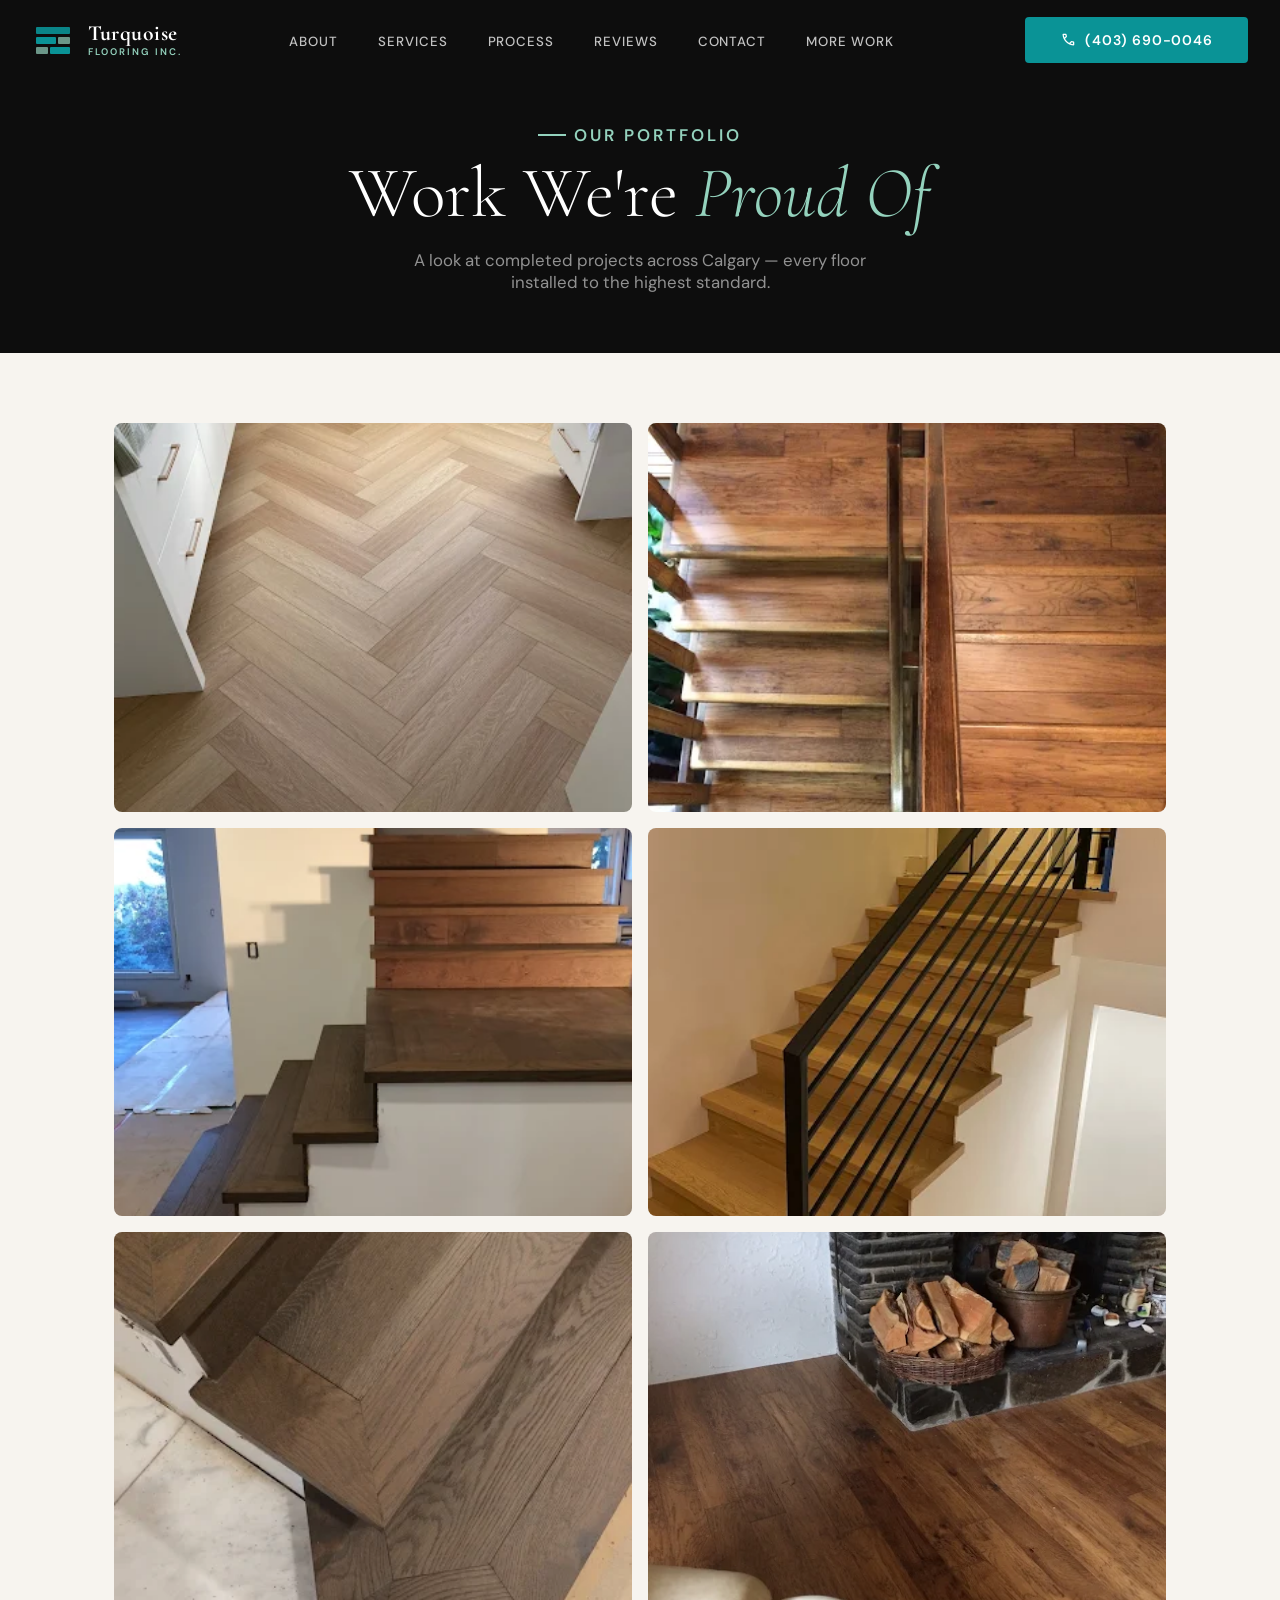
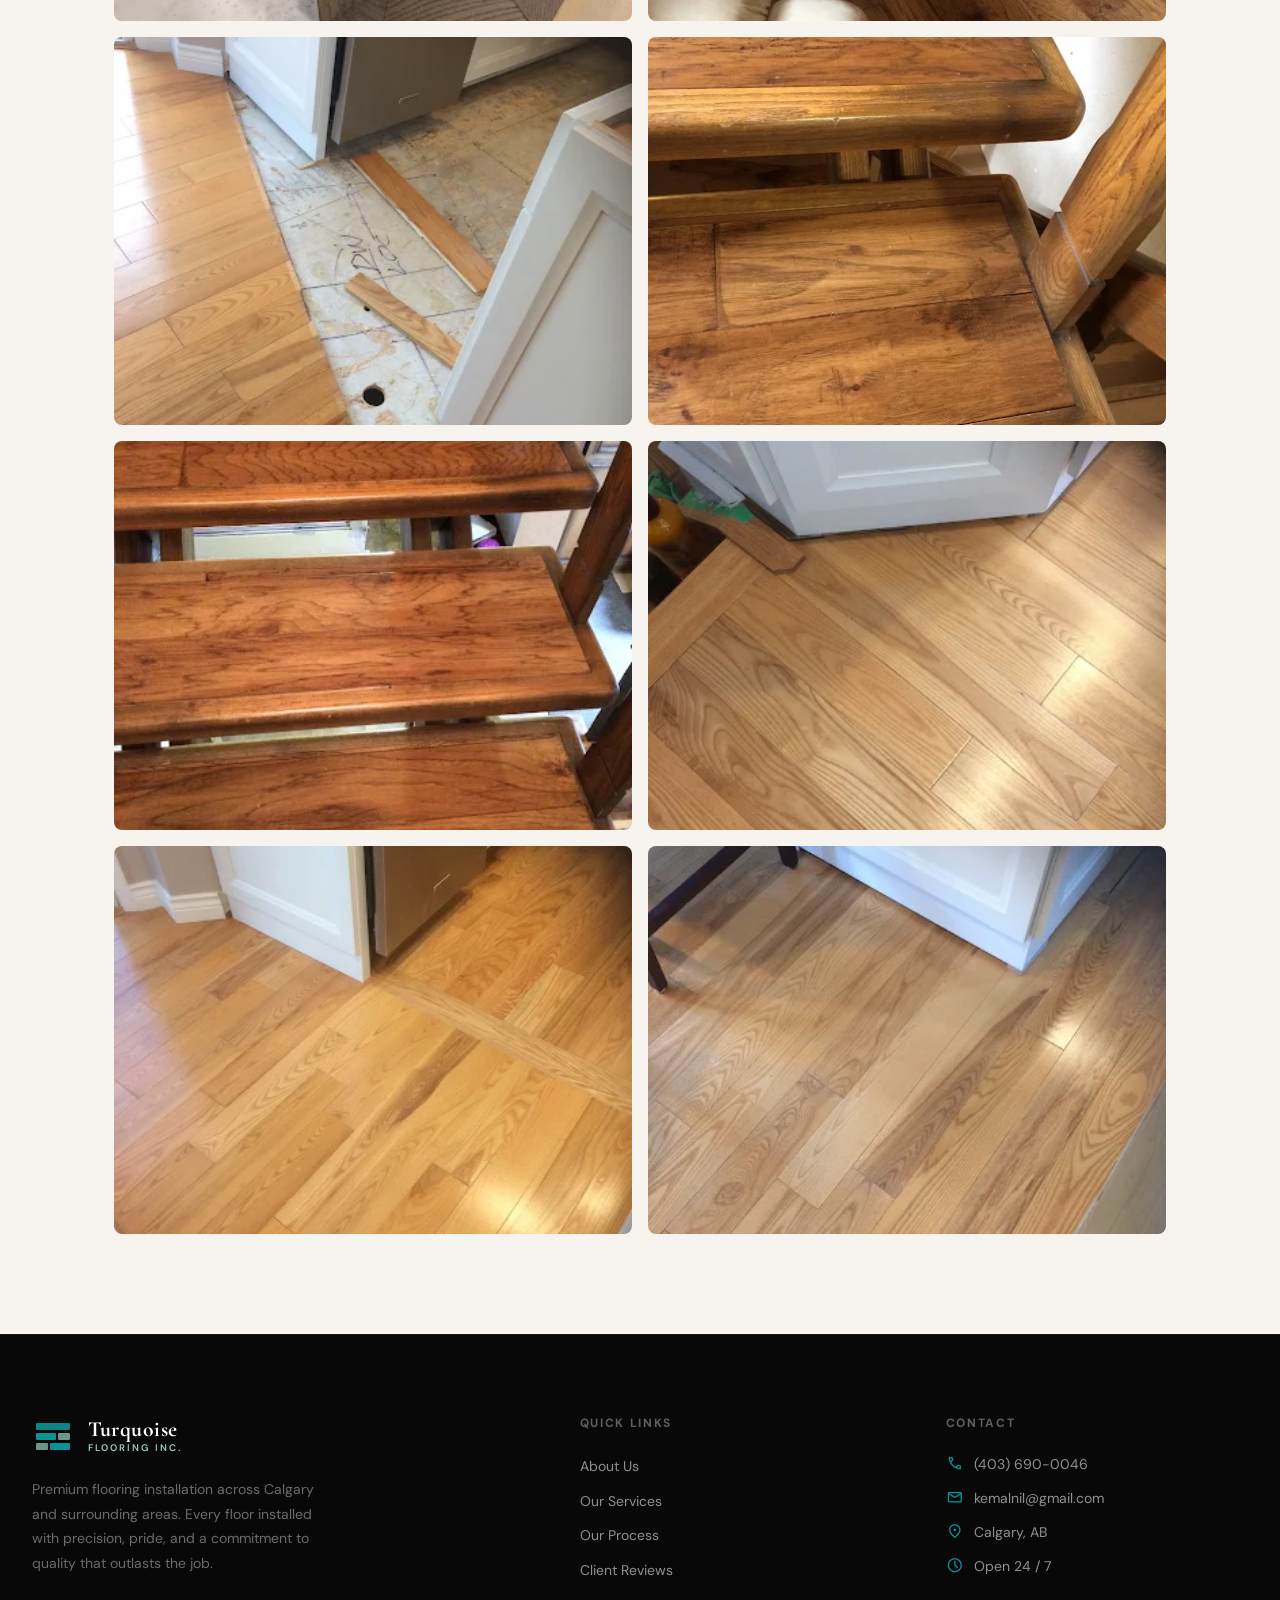
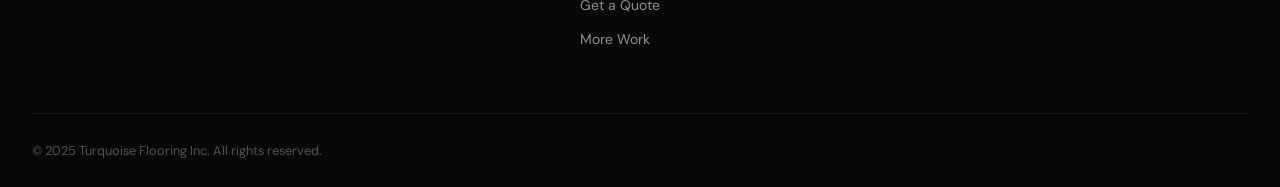
==== more-work.html @ 90a486ab "Add More Work gallery page with 12 project images and nav links" ====
<!DOCTYPE html>
<html lang="en">
<head>
  <meta charset="UTF-8">
  <meta name="viewport" content="width=device-width, initial-scale=1.0">
  <title>More Work | Turquoise Flooring Inc.</title>
  <meta name="description" content="Browse our gallery of completed flooring projects across Calgary — hardwood, tile, vinyl, carpet, and more.">

  <!-- Fonts -->
  <link rel="preconnect" href="https://fonts.googleapis.com">
  <link rel="preconnect" href="https://fonts.gstatic.com" crossorigin>
  <link href="https://fonts.googleapis.com/css2?family=Cormorant+Garamond:ital,wght@0,300;0,400;0,500;0,600;0,700;1,400;1,600&family=DM+Sans:opsz,wght@9..40,300;9..40,400;9..40,500;9..40,600&display=swap" rel="stylesheet">
  <link rel="stylesheet" href="https://fonts.googleapis.com/css2?family=Material+Symbols+Outlined:opsz,wght,FILL,GRAD@24,400,0,0">

  <link rel="stylesheet" href="styles.css">
  <style>
    /* ── Page-specific overrides ── */
    body { background: #f7f4ef; }

    .mw-hero {
      background: #0d0d0d;
      padding: 120px 0 60px;
      text-align: center;
    }
    .mw-hero .section-eyebrow { color: var(--turquoise-light); }
    .mw-hero .section-eyebrow::before { background: var(--turquoise-light); }
    .mw-hero h1 {
      font-family: var(--font-display);
      font-size: clamp(2.6rem, 6vw, 4.5rem);
      font-weight: 300;
      color: #fff;
      margin: 0.5rem 0 1rem;
      line-height: 1.1;
    }
    .mw-hero h1 em { font-style: italic; color: var(--turquoise-light); }
    .mw-hero p {
      color: rgba(255,255,255,0.55);
      font-size: 1.05rem;
      max-width: 520px;
      margin: 0 auto;
    }

    /* ── Gallery ── */
    .gallery-section {
      padding: 70px 0 100px;
      background: #f7f4ef;
    }
    .gallery-grid {
      display: grid;
      grid-template-columns: repeat(2, 1fr);
      gap: 16px;
      max-width: 1100px;
      margin: 0 auto;
      padding: 0 24px;
    }
    .gallery-item {
      position: relative;
      overflow: hidden;
      border-radius: 8px;
      cursor: pointer;
      aspect-ratio: 4 / 3;
      background: #e0ddd8;
    }
    .gallery-item img {
      width: 100%;
      height: 100%;
      object-fit: cover;
      display: block;
      transition: transform 0.5s ease;
    }
    .gallery-item:hover img { transform: scale(1.04); }
    .gallery-overlay {
      position: absolute;
      inset: 0;
      background: rgba(10, 147, 150, 0.0);
      display: flex;
      align-items: center;
      justify-content: center;
      opacity: 0;
      transition: opacity 0.3s ease, background 0.3s ease;
    }
    .gallery-item:hover .gallery-overlay {
      opacity: 1;
      background: rgba(10, 147, 150, 0.18);
    }
    .gallery-overlay .material-symbols-outlined {
      font-size: 2.4rem;
      color: #fff;
      background: rgba(0,0,0,0.35);
      border-radius: 50%;
      padding: 10px;
    }

    /* ── Lightbox ── */
    .lightbox {
      display: none;
      position: fixed;
      inset: 0;
      z-index: 9999;
      background: rgba(0,0,0,0.92);
      align-items: center;
      justify-content: center;
      padding: 24px;
    }
    .lightbox.active { display: flex; }
    .lightbox-img {
      max-width: 90vw;
      max-height: 88vh;
      object-fit: contain;
      border-radius: 6px;
      box-shadow: 0 30px 80px rgba(0,0,0,0.6);
    }
    .lightbox-close {
      position: absolute;
      top: 20px;
      right: 24px;
      background: none;
      border: none;
      color: #fff;
      cursor: pointer;
      font-size: 2rem;
      line-height: 1;
      opacity: 0.7;
      transition: opacity 0.2s;
    }
    .lightbox-close:hover { opacity: 1; }
    .lightbox-nav {
      position: absolute;
      top: 50%;
      transform: translateY(-50%);
      background: rgba(255,255,255,0.1);
      border: none;
      color: #fff;
      cursor: pointer;
      border-radius: 50%;
      width: 48px;
      height: 48px;
      display: flex;
      align-items: center;
      justify-content: center;
      transition: background 0.2s;
    }
    .lightbox-nav:hover { background: rgba(10,147,150,0.5); }
    .lightbox-prev { left: 16px; }
    .lightbox-next { right: 16px; }

    @media (max-width: 640px) {
      .gallery-grid { grid-template-columns: 1fr; gap: 12px; }
    }
  </style>
</head>
<body>

  <!-- ===================== NAVBAR ===================== -->
  <nav id="navbar" style="position:fixed;top:0;left:0;right:0;z-index:1000;">
    <div class="nav-inner">
      <a href="index.html" class="nav-logo">
        <svg class="logo-mark" viewBox="0 0 42 42" fill="none" xmlns="http://www.w3.org/2000/svg">
          <rect x="4" y="8" width="34" height="7" rx="1" fill="#0a9396" opacity="0.9"/>
          <rect x="4" y="18" width="20" height="7" rx="1" fill="#0a9396"/>
          <rect x="26" y="18" width="12" height="7" rx="1" fill="#94d2bd" opacity="0.7"/>
          <rect x="4" y="28" width="12" height="7" rx="1" fill="#94d2bd" opacity="0.7"/>
          <rect x="18" y="28" width="20" height="7" rx="1" fill="#0a9396"/>
        </svg>
        <div class="logo-text">
          <span class="logo-name">Turquoise</span>
          <span class="logo-sub">Flooring Inc.</span>
        </div>
      </a>

      <ul class="nav-links">
        <li><a href="index.html#about">About</a></li>
        <li><a href="index.html#services">Services</a></li>
        <li><a href="index.html#process">Process</a></li>
        <li><a href="index.html#testimonials">Reviews</a></li>
        <li><a href="index.html#contact">Contact</a></li>
        <li><a href="more-work.html" class="nav-active">More Work</a></li>
      </ul>
      <a href="tel:4036900046" class="btn-primary nav-cta">
        <span class="material-symbols-outlined" style="font-size:1.05rem">call</span>
        (403) 690-0046
      </a>

      <button class="hamburger" id="hamburger" aria-label="Toggle menu">
        <span></span><span></span><span></span>
      </button>
    </div>
  </nav>

  <!-- Mobile menu -->
  <div class="mobile-menu" id="mobileMenu">
    <a href="index.html#about">About</a>
    <a href="index.html#services">Services</a>
    <a href="index.html#process">Process</a>
    <a href="index.html#testimonials">Reviews</a>
    <a href="index.html#contact">Contact</a>
    <a href="more-work.html">More Work</a>
    <a href="tel:4036900046" class="btn-primary">(403) 690-0046</a>
  </div>

  <!-- ===================== PAGE HERO ===================== -->
  <section class="mw-hero">
    <div class="container">
      <p class="section-eyebrow">Our Portfolio</p>
      <h1>Work We're <em>Proud Of</em></h1>
      <p>A look at completed projects across Calgary — every floor installed to the highest standard.</p>
    </div>
  </section>

  <!-- ===================== GALLERY ===================== -->
  <section class="gallery-section">
    <div class="gallery-grid" id="galleryGrid">

      <div class="gallery-item" onclick="openLightbox(0)">
        <img src="images/turquoise-more-work.jpg" alt="Flooring Project 1">
        <div class="gallery-overlay"><span class="material-symbols-outlined">zoom_in</span></div>
      </div>

      <div class="gallery-item" onclick="openLightbox(1)">
        <img src="images/turquoise-more-work-2.jpg" alt="Flooring Project 2">
        <div class="gallery-overlay"><span class="material-symbols-outlined">zoom_in</span></div>
      </div>

      <div class="gallery-item" onclick="openLightbox(2)">
        <img src="images/turquoise-more-work-3.jpg" alt="Flooring Project 3">
        <div class="gallery-overlay"><span class="material-symbols-outlined">zoom_in</span></div>
      </div>

      <div class="gallery-item" onclick="openLightbox(3)">
        <img src="images/turquoise-more-work-4.jpg" alt="Flooring Project 4">
        <div class="gallery-overlay"><span class="material-symbols-outlined">zoom_in</span></div>
      </div>

      <div class="gallery-item" onclick="openLightbox(4)">
        <img src="images/turquoise-more-work-5.jpg" alt="Flooring Project 5">
        <div class="gallery-overlay"><span class="material-symbols-outlined">zoom_in</span></div>
      </div>

      <div class="gallery-item" onclick="openLightbox(5)">
        <img src="images/turquoise-more-work-6.jpg" alt="Flooring Project 6">
        <div class="gallery-overlay"><span class="material-symbols-outlined">zoom_in</span></div>
      </div>

      <div class="gallery-item" onclick="openLightbox(6)">
        <img src="images/turquoise-more-work-7.jpg" alt="Flooring Project 7">
        <div class="gallery-overlay"><span class="material-symbols-outlined">zoom_in</span></div>
      </div>

      <div class="gallery-item" onclick="openLightbox(7)">
        <img src="images/turquoise-more-work-8.jpg" alt="Flooring Project 8">
        <div class="gallery-overlay"><span class="material-symbols-outlined">zoom_in</span></div>
      </div>

      <div class="gallery-item" onclick="openLightbox(8)">
        <img src="images/turquoise-more-work-9.jpg" alt="Flooring Project 9">
        <div class="gallery-overlay"><span class="material-symbols-outlined">zoom_in</span></div>
      </div>

      <div class="gallery-item" onclick="openLightbox(9)">
        <img src="images/turquoise-more-work-10.jpg" alt="Flooring Project 10">
        <div class="gallery-overlay"><span class="material-symbols-outlined">zoom_in</span></div>
      </div>

      <div class="gallery-item" onclick="openLightbox(10)">
        <img src="images/turquoise-more-work-11.jpg" alt="Flooring Project 11">
        <div class="gallery-overlay"><span class="material-symbols-outlined">zoom_in</span></div>
      </div>

      <div class="gallery-item" onclick="openLightbox(11)">
        <img src="images/turquoise-more-work-12.jpg" alt="Flooring Project 12">
        <div class="gallery-overlay"><span class="material-symbols-outlined">zoom_in</span></div>
      </div>

    </div>
  </section>

  <!-- ===================== LIGHTBOX ===================== -->
  <div class="lightbox" id="lightbox">
    <button class="lightbox-close" onclick="closeLightbox()" aria-label="Close">
      <span class="material-symbols-outlined">close</span>
    </button>
    <button class="lightbox-nav lightbox-prev" onclick="shiftLightbox(-1)" aria-label="Previous">
      <span class="material-symbols-outlined">chevron_left</span>
    </button>
    <img class="lightbox-img" id="lightboxImg" src="" alt="">
    <button class="lightbox-nav lightbox-next" onclick="shiftLightbox(1)" aria-label="Next">
      <span class="material-symbols-outlined">chevron_right</span>
    </button>
  </div>

  <!-- ===================== FOOTER ===================== -->
  <footer>
    <div class="container">
      <div class="footer-top">
        <div class="footer-brand">
          <a href="index.html" class="nav-logo">
            <svg class="logo-mark" viewBox="0 0 42 42" fill="none" xmlns="http://www.w3.org/2000/svg">
              <rect x="4" y="8" width="34" height="7" rx="1" fill="#0a9396" opacity="0.9"/>
              <rect x="4" y="18" width="20" height="7" rx="1" fill="#0a9396"/>
              <rect x="26" y="18" width="12" height="7" rx="1" fill="#94d2bd" opacity="0.7"/>
              <rect x="4" y="28" width="12" height="7" rx="1" fill="#94d2bd" opacity="0.7"/>
              <rect x="18" y="28" width="20" height="7" rx="1" fill="#0a9396"/>
            </svg>
            <div class="logo-text">
              <span class="logo-name">Turquoise</span>
              <span class="logo-sub">Flooring Inc.</span>
            </div>
          </a>
          <p>Premium flooring installation across Calgary and surrounding areas. Every floor installed with precision, pride, and a commitment to quality that outlasts the job.</p>
        </div>
        <div class="footer-col">
          <h4>Quick Links</h4>
          <ul>
            <li><a href="index.html#about">About Us</a></li>
            <li><a href="index.html#services">Our Services</a></li>
            <li><a href="index.html#process">Our Process</a></li>
            <li><a href="index.html#testimonials">Client Reviews</a></li>
            <li><a href="index.html#contact">Get a Quote</a></li>
            <li><a href="more-work.html">More Work</a></li>
          </ul>
        </div>
        <div class="footer-col">
          <h4>Contact</h4>
          <div class="footer-contact-list">
            <div class="footer-contact-item">
              <span class="material-symbols-outlined">call</span>
              <a href="tel:4036900046">(403) 690-0046</a>
            </div>
            <div class="footer-contact-item">
              <span class="material-symbols-outlined">mail</span>
              <a href="mailto:kemalnil@gmail.com">kemalnil@gmail.com</a>
            </div>
            <div class="footer-contact-item">
              <span class="material-symbols-outlined">location_on</span>
              <span>Calgary, AB</span>
            </div>
            <div class="footer-contact-item">
              <span class="material-symbols-outlined">schedule</span>
              <span>Open 24 / 7</span>
            </div>
          </div>
        </div>
      </div>
      <div class="footer-bottom">
        <p>&copy; 2025 Turquoise Flooring Inc. All rights reserved.</p>
      </div>
    </div>
  </footer>

  <script>
    // ── Mobile menu ──
    const hamburger  = document.getElementById('hamburger');
    const mobileMenu = document.getElementById('mobileMenu');
    hamburger.addEventListener('click', () => {
      hamburger.classList.toggle('open');
      mobileMenu.classList.toggle('open');
    });
    function closeMobile() {
      hamburger.classList.remove('open');
      mobileMenu.classList.remove('open');
    }

    // ── Navbar scroll ──
    const navbar = document.getElementById('navbar');
    window.addEventListener('scroll', () => {
      navbar.classList.toggle('scrolled', window.scrollY > 40);
    });

    // ── Lightbox ──
    const images = Array.from(document.querySelectorAll('.gallery-item img'));
    let current  = 0;

    function openLightbox(index) {
      current = index;
      document.getElementById('lightboxImg').src = images[current].src;
      document.getElementById('lightboxImg').alt = images[current].alt;
      document.getElementById('lightbox').classList.add('active');
      document.body.style.overflow = 'hidden';
    }

    function closeLightbox() {
      document.getElementById('lightbox').classList.remove('active');
      document.body.style.overflow = '';
    }

    function shiftLightbox(dir) {
      current = (current + dir + images.length) % images.length;
      document.getElementById('lightboxImg').src = images[current].src;
      document.getElementById('lightboxImg').alt = images[current].alt;
    }

    // Close on backdrop click
    document.getElementById('lightbox').addEventListener('click', (e) => {
      if (e.target === e.currentTarget) closeLightbox();
    });

    // Keyboard navigation
    document.addEventListener('keydown', (e) => {
      if (!document.getElementById('lightbox').classList.contains('active')) return;
      if (e.key === 'Escape')      closeLightbox();
      if (e.key === 'ArrowLeft')   shiftLightbox(-1);
      if (e.key === 'ArrowRight')  shiftLightbox(1);
    });
  </script>

</body>
</html>
---- styles.css ----
/* ============================================
   TURQUOISE FLOORING INC. — PREMIUM STYLES
   ============================================ */

/* ---------- DESIGN TOKENS ---------- */
:root {
  --turquoise:       #0a9396;
  --turquoise-dark:  #077275;
  --turquoise-light: #94d2bd;
  --dark:            #0d0d0d;
  --charcoal:        #161616;
  --card-bg:         #1e1e1e;
  --surface:         #f7f4ef;
  --white:           #ffffff;
  --gold:            #c4a76b;
  --text:            #1a1a1a;
  --text-muted:      #717171;
  --border:          #e2dbd0;

  --font-display: 'Cormorant Garamond', Georgia, serif;
  --font-body:    'DM Sans', system-ui, sans-serif;

  --nav-h:    80px;
  --section-pad: 120px;
  --radius:   4px;
  --gap:      1.5rem;

  --ease: cubic-bezier(0.25, 0.46, 0.45, 0.94);
}

/* ---------- RESET & BASE ---------- */
*, *::before, *::after { box-sizing: border-box; margin: 0; padding: 0; }

html { scroll-behavior: smooth; font-size: 16px; }

body {
  font-family: var(--font-body);
  color: var(--text);
  background: var(--white);
  overflow-x: hidden;
  -webkit-font-smoothing: antialiased;
}

img { display: block; max-width: 100%; }
a  { text-decoration: none; color: inherit; }
ul { list-style: none; }
button { cursor: pointer; border: none; background: none; font-family: inherit; }

/* ---------- UTILITY ---------- */
.container {
  max-width: 1280px;
  margin-inline: auto;
  padding-inline: 2rem;
}

.section-eyebrow {
  display: inline-flex;
  align-items: center;
  gap: .5rem;
  font-family: var(--font-body);
  font-size: .75rem;
  font-weight: 600;
  letter-spacing: .18em;
  text-transform: uppercase;
  color: var(--turquoise);
  margin-bottom: 1.25rem;
}
.section-eyebrow::before {
  content: '';
  display: block;
  width: 28px;
  height: 2px;
  background: var(--turquoise);
}

.section-title {
  font-family: var(--font-display);
  font-weight: 600;
  line-height: 1.1;
}

.btn-primary {
  display: inline-flex;
  align-items: center;
  gap: .5rem;
  padding: .9rem 2.2rem;
  background: var(--turquoise);
  color: var(--white);
  font-family: var(--font-body);
  font-size: .875rem;
  font-weight: 600;
  letter-spacing: .06em;
  text-transform: uppercase;
  border-radius: var(--radius);
  transition: background .25s var(--ease), transform .2s var(--ease), box-shadow .25s var(--ease);
}
.btn-primary:hover {
  background: var(--turquoise-dark);
  transform: translateY(-2px);
  box-shadow: 0 8px 24px rgba(10,147,150,.35);
}

.btn-ghost {
  display: inline-flex;
  align-items: center;
  gap: .5rem;
  padding: .875rem 2.2rem;
  border: 1.5px solid rgba(255,255,255,.45);
  color: var(--white);
  font-size: .875rem;
  font-weight: 600;
  letter-spacing: .06em;
  text-transform: uppercase;
  border-radius: var(--radius);
  transition: border-color .25s, background .25s, transform .2s var(--ease);
}
.btn-ghost:hover {
  border-color: var(--white);
  background: rgba(255,255,255,.1);
  transform: translateY(-2px);
}

/* reveal on scroll */
.reveal {
  opacity: 0;
  transform: translateY(36px);
  transition: opacity .7s var(--ease), transform .7s var(--ease);
}
.reveal.visible {
  opacity: 1;
  transform: translateY(0);
}
.reveal-delay-1 { transition-delay: .1s; }
.reveal-delay-2 { transition-delay: .2s; }
.reveal-delay-3 { transition-delay: .3s; }
.reveal-delay-4 { transition-delay: .4s; }
.reveal-delay-5 { transition-delay: .5s; }

/* ============================================================
   NAVBAR
   ============================================================ */
#navbar {
  position: fixed;
  top: 0; left: 0; right: 0;
  z-index: 1000;
  height: var(--nav-h);
  display: flex;
  align-items: center;
  transition: background .35s var(--ease), box-shadow .35s var(--ease), height .3s var(--ease);
}
#navbar.scrolled {
  background: rgba(13, 13, 13, .94);
  backdrop-filter: blur(18px) saturate(1.5);
  -webkit-backdrop-filter: blur(18px) saturate(1.5);
  box-shadow: 0 1px 0 rgba(255,255,255,.06);
  height: 68px;
}

.nav-inner {
  display: flex;
  align-items: center;
  justify-content: space-between;
  width: 100%;
  max-width: 1280px;
  margin-inline: auto;
  padding-inline: 2rem;
}

/* Logo */
.nav-logo {
  display: flex;
  align-items: center;
  gap: .85rem;
  flex-shrink: 0;
}
.logo-mark {
  width: 42px;
  height: 42px;
  flex-shrink: 0;
}
.logo-text {
  display: flex;
  flex-direction: column;
  line-height: 1;
}
.logo-name {
  font-family: var(--font-display);
  font-size: 1.35rem;
  font-weight: 700;
  color: var(--white);
  letter-spacing: .02em;
}
.logo-sub {
  font-size: .6rem;
  font-weight: 600;
  letter-spacing: .22em;
  text-transform: uppercase;
  color: var(--turquoise-light);
  margin-top: .15rem;
}

/* Nav links */
.nav-links {
  display: flex;
  align-items: center;
  gap: 2.5rem;
}
.nav-links a {
  font-size: .83rem;
  font-weight: 500;
  letter-spacing: .07em;
  text-transform: uppercase;
  color: rgba(255,255,255,.75);
  position: relative;
  transition: color .25s;
}
.nav-links a::after {
  content: '';
  position: absolute;
  bottom: -4px; left: 0; right: 0;
  height: 1.5px;
  background: var(--turquoise);
  transform: scaleX(0);
  transform-origin: left;
  transition: transform .3s var(--ease);
}
.nav-links a:hover { color: var(--white); }
.nav-links a:hover::after { transform: scaleX(1); }

.nav-cta { margin-left: 1.5rem; }

/* Hamburger */
.hamburger {
  display: none;
  flex-direction: column;
  gap: 5px;
  padding: 6px;
}
.hamburger span {
  display: block;
  width: 26px;
  height: 2px;
  background: var(--white);
  transition: transform .3s var(--ease), opacity .3s;
}
.hamburger.open span:nth-child(1) { transform: translateY(7px) rotate(45deg); }
.hamburger.open span:nth-child(2) { opacity: 0; }
.hamburger.open span:nth-child(3) { transform: translateY(-7px) rotate(-45deg); }

/* Mobile menu */
.mobile-menu {
  display: none;
  position: fixed;
  inset: var(--nav-h) 0 0 0;
  background: rgba(13,13,13,.97);
  backdrop-filter: blur(20px);
  z-index: 999;
  flex-direction: column;
  align-items: center;
  justify-content: center;
  gap: 2.5rem;
  opacity: 0;
  pointer-events: none;
  transition: opacity .35s var(--ease);
}
.mobile-menu.open {
  display: flex;
  opacity: 1;
  pointer-events: auto;
}
.mobile-menu a {
  font-family: var(--font-display);
  font-size: 2rem;
  font-weight: 500;
  color: var(--white);
  transition: color .25s;
}
.mobile-menu a:hover { color: var(--turquoise); }

/* ============================================================
   HERO
   ============================================================ */
#hero {
  position: relative;
  min-height: 100vh;
  display: flex;
  align-items: center;
  overflow: hidden;
}

.hero-bg {
  position: absolute;
  inset: 0;
  background-image: url('images/turquoise-5992.jpg');
  background-size: cover;
  background-position: center;
  background-color: #1a2e2e;
}
.hero-bg::after {
  content: '';
  position: absolute;
  inset: 0;
  background: linear-gradient(
    100deg,
    rgba(13,13,13,.62) 0%,
    rgba(13,13,13,.38) 50%,
    rgba(13,13,13,.15) 100%
  );
}

.hero-content {
  position: relative;
  z-index: 2;
  max-width: 780px;
  padding-top: var(--nav-h);
}
.hero-content .section-eyebrow { color: var(--turquoise-light); }
.hero-content .section-eyebrow::before { background: var(--turquoise-light); }

.hero-title {
  font-family: var(--font-display);
  font-size: clamp(3.2rem, 7.5vw, 6rem);
  font-weight: 600;
  line-height: 1.05;
  color: var(--white);
  margin-bottom: 1.5rem;
}
.hero-title em {
  font-style: italic;
  color: var(--turquoise-light);
}

.hero-sub {
  font-size: clamp(1rem, 1.5vw, 1.2rem);
  font-weight: 300;
  line-height: 1.7;
  color: rgba(255,255,255,.75);
  max-width: 560px;
  margin-bottom: 2.5rem;
}

.hero-ctas {
  display: flex;
  align-items: center;
  gap: 1rem;
  flex-wrap: wrap;
}

.hero-badges {
  display: flex;
  align-items: center;
  gap: 2rem;
  margin-top: 4rem;
  padding-top: 2rem;
  border-top: 1px solid rgba(255,255,255,.12);
}
.hero-badge {
  display: flex;
  align-items: center;
  gap: .6rem;
  font-size: .8rem;
  font-weight: 500;
  letter-spacing: .04em;
  color: rgba(255,255,255,.6);
}
.hero-badge .material-symbols-outlined {
  font-size: 1.2rem;
  color: var(--turquoise-light);
}


/* ============================================================
   STATS BAR
   ============================================================ */
#stats {
  background: var(--charcoal);
  padding: 80px 0;
  border-bottom: 1px solid rgba(255,255,255,.06);
}

.stats-grid {
  display: grid;
  grid-template-columns: repeat(4, 1fr);
  gap: 2rem;
}

.stat-item {
  text-align: center;
  padding: 1.5rem;
  border-right: 1px solid rgba(255,255,255,.07);
}
.stat-item:last-child { border-right: none; }

.stat-number {
  font-family: var(--font-display);
  font-size: clamp(2.8rem, 5vw, 4rem);
  font-weight: 700;
  color: var(--turquoise);
  line-height: 1;
  margin-bottom: .5rem;
}

.stat-label {
  font-size: .8rem;
  font-weight: 500;
  letter-spacing: .1em;
  text-transform: uppercase;
  color: rgba(255,255,255,.5);
}

/* ============================================================
   ABOUT
   ============================================================ */
#about {
  padding: var(--section-pad) 0;
  background: var(--surface);
}

.about-grid {
  display: grid;
  grid-template-columns: 1fr 1fr;
  gap: 6rem;
  align-items: center;
}

.about-text .section-title {
  font-size: clamp(2.4rem, 4vw, 3.4rem);
  color: var(--dark);
  margin-bottom: 1.5rem;
}
.about-text p {
  font-size: 1.15rem;
  line-height: 1.8;
  color: var(--text-muted);
  margin-bottom: 1.25rem;
}
.about-text p strong { color: var(--text); font-weight: 600; }

.about-pillars {
  display: grid;
  grid-template-columns: 1fr 1fr;
  gap: 1rem;
  margin-top: 2.5rem;
}
.about-pillar {
  display: flex;
  align-items: flex-start;
  gap: .85rem;
  padding: 1.25rem;
  background: var(--white);
  border: 1px solid var(--border);
  border-radius: var(--radius);
}
.about-pillar .material-symbols-outlined {
  font-size: 1.4rem;
  color: var(--turquoise);
  flex-shrink: 0;
  margin-top: 2px;
}
.about-pillar-text strong {
  display: block;
  font-size: .85rem;
  font-weight: 600;
  color: var(--text);
  margin-bottom: .2rem;
}
.about-pillar-text span {
  font-size: .8rem;
  color: var(--text-muted);
  line-height: 1.5;
}

.about-image-wrap {
  position: relative;
}
.about-image-wrap img {
  width: 100%;
  height: 580px;
  object-fit: cover;
  border-radius: 2px;
  background-color: #2a3a3a;
}
.about-image-badge {
  position: absolute;
  bottom: -24px;
  left: -24px;
  background: var(--turquoise);
  color: var(--white);
  padding: 1.75rem 2rem;
  border-radius: var(--radius);
  box-shadow: 0 16px 40px rgba(10,147,150,.3);
}
.badge-num {
  font-family: var(--font-display);
  font-size: 3rem;
  font-weight: 700;
  line-height: 1;
}
.badge-txt {
  font-size: .75rem;
  font-weight: 600;
  letter-spacing: .1em;
  text-transform: uppercase;
  opacity: .85;
  margin-top: .35rem;
}

/* ============================================================
   SERVICES
   ============================================================ */
#services {
  padding: var(--section-pad) 0;
  background: var(--white);
}

.services-header {
  text-align: center;
  margin-bottom: 4rem;
}
.services-header .section-eyebrow {
  justify-content: center;
}
.services-header .section-title {
  font-size: clamp(2.4rem, 4vw, 3.4rem);
  color: var(--dark);
  margin-bottom: 1rem;
}
.services-header p {
  font-size: 1.05rem;
  color: var(--text-muted);
  max-width: 560px;
  margin: 0 auto;
  line-height: 1.7;
}

/* 6-col grid — each card spans 2 cols (= 3 per row) */
.services-grid {
  display: grid;
  grid-template-columns: repeat(6, 1fr);
  gap: var(--gap);
}

.service-card {
  grid-column: span 2;
  position: relative;
  aspect-ratio: 4 / 3;
  overflow: hidden;
  border-radius: 2px;
  cursor: pointer;
  background: #1a2a2a;
}

/* Center the last 2 items in a row of 11 (10th and 11th cards) */
.service-card:nth-child(10) { grid-column: 2 / 4; }
.service-card:nth-child(11) { grid-column: 4 / 6; }

.service-card-img {
  position: absolute;
  inset: 0;
  background-size: cover;
  background-position: center;
  transition: transform .6s var(--ease);
}

.service-card-overlay {
  position: absolute;
  inset: 0;
  background: linear-gradient(
    to top,
    rgba(10,10,10,.85) 0%,
    rgba(10,10,10,.3) 50%,
    rgba(10,10,10,.05) 100%
  );
  transition: background .4s var(--ease);
}

.service-card:hover .service-card-img { transform: scale(1.07); }
.service-card:hover .service-card-overlay {
  background: linear-gradient(
    to top,
    rgba(10,147,150,.75) 0%,
    rgba(10,10,10,.55) 50%,
    rgba(10,10,10,.2) 100%
  );
}

.service-card-content {
  position: absolute;
  inset: 0;
  padding: 1.75rem;
  display: flex;
  flex-direction: column;
  justify-content: flex-end;
}

.service-card-name {
  font-family: var(--font-display);
  font-size: 1.45rem;
  font-weight: 600;
  color: var(--white);
  line-height: 1.2;
  transition: transform .3s var(--ease);
}

.service-card-desc {
  font-size: .82rem;
  line-height: 1.6;
  color: rgba(255,255,255,.85);
  margin-top: .6rem;
  max-height: 0;
  overflow: hidden;
  opacity: 0;
  transition: max-height .4s var(--ease), opacity .4s var(--ease), margin .4s;
}

.service-card:hover .service-card-name { transform: translateY(-4px); }
.service-card:hover .service-card-desc {
  max-height: 80px;
  opacity: 1;
}

.service-card-tag {
  position: absolute;
  top: 1.25rem;
  right: 1.25rem;
  background: var(--turquoise);
  color: var(--white);
  font-size: .65rem;
  font-weight: 700;
  letter-spacing: .1em;
  text-transform: uppercase;
  padding: .3rem .7rem;
  border-radius: 20px;
  opacity: 0;
  transform: translateY(-4px);
  transition: opacity .3s, transform .3s var(--ease);
}
.service-card:hover .service-card-tag {
  opacity: 1;
  transform: translateY(0);
}

/* ============================================================
   PROCESS
   ============================================================ */
#process {
  padding: var(--section-pad) 0;
  background: var(--dark);
}

.process-header {
  text-align: center;
  margin-bottom: 5rem;
}
.process-header .section-eyebrow { justify-content: center; }
.process-header .section-title {
  font-size: clamp(2.4rem, 4vw, 3.4rem);
  color: var(--white);
  margin-bottom: 1rem;
}
.process-header p {
  font-size: 1.05rem;
  color: rgba(255,255,255,.5);
  max-width: 500px;
  margin: 0 auto;
  line-height: 1.7;
}

.process-steps {
  display: grid;
  grid-template-columns: repeat(4, 1fr);
  gap: 2rem;
  position: relative;
}

/* Connecting line */
.process-steps::before {
  content: '';
  position: absolute;
  top: 34px;
  left: calc(12.5% + 34px);
  right: calc(12.5% + 34px);
  height: 1px;
  background: linear-gradient(to right, var(--turquoise), rgba(10,147,150,.2));
  z-index: 0;
}

.process-step {
  position: relative;
  z-index: 1;
  text-align: center;
}

.step-number {
  width: 68px;
  height: 68px;
  border-radius: 50%;
  border: 2px solid var(--turquoise);
  display: flex;
  align-items: center;
  justify-content: center;
  margin: 0 auto 1.75rem;
  font-family: var(--font-display);
  font-size: 1.6rem;
  font-weight: 700;
  color: var(--turquoise);
  background: var(--dark);
  transition: background .3s, color .3s;
}
.process-step:hover .step-number {
  background: var(--turquoise);
  color: var(--white);
}

.step-title {
  font-family: var(--font-display);
  font-size: 1.35rem;
  font-weight: 600;
  color: var(--white);
  margin-bottom: .75rem;
}

.step-desc {
  font-size: .875rem;
  line-height: 1.7;
  color: rgba(255,255,255,.5);
}

/* ============================================================
   WHY US
   ============================================================ */
#why-us {
  padding: var(--section-pad) 0;
  background: var(--surface);
}

.why-header {
  text-align: center;
  margin-bottom: 4rem;
}
.why-header .section-eyebrow { justify-content: center; }
.why-header .section-title {
  font-size: clamp(2.4rem, 4vw, 3.4rem);
  color: var(--dark);
}

.why-grid {
  display: grid;
  grid-template-columns: repeat(3, 1fr);
  gap: 2rem;
}

.why-card {
  background: var(--white);
  border: 1px solid var(--border);
  border-radius: 2px;
  padding: 3rem 2.5rem;
  position: relative;
  overflow: hidden;
  transition: transform .3s var(--ease), box-shadow .3s var(--ease);
}
.why-card::before {
  content: '';
  position: absolute;
  top: 0; left: 0;
  width: 4px;
  height: 0;
  background: var(--turquoise);
  transition: height .4s var(--ease);
}
.why-card:hover {
  transform: translateY(-6px);
  box-shadow: 0 24px 60px rgba(0,0,0,.1);
}
.why-card:hover::before { height: 100%; }

.why-icon {
  width: 56px;
  height: 56px;
  background: rgba(10,147,150,.1);
  border-radius: var(--radius);
  display: flex;
  align-items: center;
  justify-content: center;
  margin-bottom: 1.75rem;
}
.why-icon .material-symbols-outlined {
  font-size: 1.6rem;
  color: var(--turquoise);
}

.why-card h3 {
  font-family: var(--font-display);
  font-size: 1.5rem;
  font-weight: 600;
  color: var(--dark);
  margin-bottom: .85rem;
}
.why-card p {
  font-size: .925rem;
  line-height: 1.75;
  color: var(--text-muted);
}

/* ============================================================
   TESTIMONIALS
   ============================================================ */
#testimonials {
  padding: var(--section-pad) 0;
  background: var(--charcoal);
}

.testimonials-header {
  text-align: center;
  margin-bottom: 4rem;
}
.testimonials-header .section-eyebrow { justify-content: center; }
.testimonials-header .section-title {
  font-size: clamp(2.4rem, 4vw, 3.4rem);
  color: var(--white);
}

.testimonials-grid {
  display: grid;
  grid-template-columns: repeat(3, 1fr);
  gap: 1.75rem;
}

.testimonial-card {
  background: rgba(255,255,255,.04);
  border: 1px solid rgba(255,255,255,.08);
  border-radius: 2px;
  padding: 2.5rem;
  position: relative;
  transition: background .3s, border-color .3s;
}
.testimonial-card:hover {
  background: rgba(10,147,150,.08);
  border-color: rgba(10,147,150,.3);
}

.quote-mark {
  font-family: var(--font-display);
  font-size: 5rem;
  line-height: .8;
  color: var(--turquoise);
  opacity: .35;
  margin-bottom: .5rem;
  font-weight: 700;
}

.testimonial-text {
  font-size: 1rem;
  line-height: 1.8;
  color: rgba(255,255,255,.75);
  font-style: italic;
  margin-bottom: 2rem;
}

.stars {
  display: flex;
  gap: 3px;
  margin-bottom: 1.25rem;
}
.stars span {
  font-size: 1rem;
  color: var(--gold);
}

.testimonial-author {
  display: flex;
  align-items: center;
  gap: 1rem;
}
.author-avatar {
  width: 46px;
  height: 46px;
  border-radius: 50%;
  background: var(--turquoise);
  display: flex;
  align-items: center;
  justify-content: center;
  font-family: var(--font-display);
  font-size: 1.2rem;
  font-weight: 700;
  color: var(--white);
  flex-shrink: 0;
}
.author-name {
  font-weight: 600;
  font-size: .9rem;
  color: var(--white);
}
.author-project {
  font-size: .78rem;
  color: var(--turquoise-light);
  margin-top: .15rem;
}

/* ============================================================
   CONTACT
   ============================================================ */
#contact {
  padding: var(--section-pad) 0;
  background: var(--dark);
}

.contact-grid {
  display: grid;
  grid-template-columns: 1fr 1.4fr;
  gap: 6rem;
  align-items: start;
}

.contact-info .section-eyebrow { }
.contact-info .section-title {
  font-size: clamp(2rem, 3.5vw, 2.8rem);
  color: var(--white);
  margin-bottom: 1.25rem;
}
.contact-info > p {
  font-size: 1rem;
  line-height: 1.75;
  color: rgba(255,255,255,.5);
  margin-bottom: 3rem;
}

.contact-details {
  display: flex;
  flex-direction: column;
  gap: 1.5rem;
}
.contact-detail {
  display: flex;
  align-items: flex-start;
  gap: 1rem;
}
.contact-detail-icon {
  width: 44px;
  height: 44px;
  background: rgba(10,147,150,.15);
  border-radius: var(--radius);
  display: flex;
  align-items: center;
  justify-content: center;
  flex-shrink: 0;
}
.contact-detail-icon .material-symbols-outlined {
  font-size: 1.25rem;
  color: var(--turquoise);
}
.contact-detail-label {
  font-size: .75rem;
  font-weight: 600;
  letter-spacing: .1em;
  text-transform: uppercase;
  color: rgba(255,255,255,.4);
  margin-bottom: .2rem;
}
.contact-detail-value {
  font-size: 1rem;
  font-weight: 500;
  color: var(--white);
}
.contact-detail-value a {
  color: var(--white);
  transition: color .2s;
}
.contact-detail-value a:hover { color: var(--turquoise); }

/* Form */
.contact-form-wrap {
  background: rgba(255,255,255,.04);
  border: 1px solid rgba(255,255,255,.08);
  border-radius: 2px;
  padding: 3rem;
}

.form-title {
  font-family: var(--font-display);
  font-size: 1.8rem;
  font-weight: 600;
  color: var(--white);
  margin-bottom: 2rem;
}

.form-row {
  display: grid;
  grid-template-columns: 1fr 1fr;
  gap: 1rem;
}

.form-group {
  display: flex;
  flex-direction: column;
  gap: .5rem;
  margin-bottom: 1.25rem;
}
.form-group label {
  font-size: .78rem;
  font-weight: 600;
  letter-spacing: .08em;
  text-transform: uppercase;
  color: rgba(255,255,255,.5);
}
.form-group input,
.form-group select,
.form-group textarea {
  background: rgba(255,255,255,.06);
  border: 1px solid rgba(255,255,255,.12);
  border-radius: var(--radius);
  padding: .85rem 1.1rem;
  color: var(--white);
  font-family: var(--font-body);
  font-size: .95rem;
  transition: border-color .25s, background .25s;
  outline: none;
  width: 100%;
}
.form-group input::placeholder,
.form-group textarea::placeholder { color: rgba(255,255,255,.3); }
.form-group select {
  appearance: none;
  -webkit-appearance: none;
  background-image: url("data:image/svg+xml,%3Csvg xmlns='http://www.w3.org/2000/svg' width='12' height='8' viewBox='0 0 12 8'%3E%3Cpath d='M1 1l5 5 5-5' stroke='rgba(255,255,255,0.4)' stroke-width='1.5' fill='none'/%3E%3C/svg%3E");
  background-repeat: no-repeat;
  background-position: right 1rem center;
  cursor: pointer;
}
.form-group select option { background: #1e1e1e; color: var(--white); }
.form-group textarea { resize: vertical; min-height: 110px; }
.form-group input:focus,
.form-group select:focus,
.form-group textarea:focus {
  border-color: var(--turquoise);
  background: rgba(10,147,150,.08);
}

.form-submit {
  width: 100%;
  padding: 1.1rem;
  background: var(--turquoise);
  color: var(--white);
  font-family: var(--font-body);
  font-size: .9rem;
  font-weight: 700;
  letter-spacing: .08em;
  text-transform: uppercase;
  border-radius: var(--radius);
  transition: background .25s, transform .2s, box-shadow .25s;
  display: flex;
  align-items: center;
  justify-content: center;
  gap: .5rem;
}
.form-submit:hover {
  background: var(--turquoise-dark);
  transform: translateY(-2px);
  box-shadow: 0 8px 24px rgba(10,147,150,.4);
}
.form-submit:disabled {
  opacity: .6;
  cursor: not-allowed;
  transform: none;
}

.form-message {
  margin-top: 1rem;
  padding: .85rem 1.1rem;
  border-radius: var(--radius);
  font-size: .875rem;
  font-weight: 500;
  display: none;
}
.form-message.success {
  display: block;
  background: rgba(10,147,150,.15);
  border: 1px solid rgba(10,147,150,.4);
  color: var(--turquoise-light);
}
.form-message.error {
  display: block;
  background: rgba(200,50,50,.12);
  border: 1px solid rgba(200,50,50,.3);
  color: #f87171;
}

/* ============================================================
   FOOTER
   ============================================================ */
footer {
  background: #080808;
  border-top: 1px solid rgba(255,255,255,.06);
}

.footer-top {
  display: grid;
  grid-template-columns: 1.6fr 1fr 1fr;
  gap: 4rem;
  padding: 5rem 0 4rem;
}

.footer-brand .nav-logo { margin-bottom: 1.25rem; }
.footer-brand p {
  font-size: .875rem;
  line-height: 1.75;
  color: rgba(255,255,255,.4);
  max-width: 300px;
}

.footer-col h4 {
  font-size: .75rem;
  font-weight: 700;
  letter-spacing: .14em;
  text-transform: uppercase;
  color: rgba(255,255,255,.35);
  margin-bottom: 1.5rem;
}
.footer-col ul {
  display: flex;
  flex-direction: column;
  gap: .85rem;
}
.footer-col ul li a {
  font-size: .875rem;
  color: rgba(255,255,255,.55);
  transition: color .25s;
}
.footer-col ul li a:hover { color: var(--turquoise); }

.footer-contact-list {
  display: flex;
  flex-direction: column;
  gap: 1rem;
}
.footer-contact-item {
  display: flex;
  align-items: center;
  gap: .65rem;
  font-size: .875rem;
  color: rgba(255,255,255,.55);
}
.footer-contact-item .material-symbols-outlined {
  font-size: 1.1rem;
  color: var(--turquoise);
  flex-shrink: 0;
}
.footer-contact-item a {
  color: rgba(255,255,255,.55);
  transition: color .25s;
}
.footer-contact-item a:hover { color: var(--turquoise); }

.footer-bottom {
  border-top: 1px solid rgba(255,255,255,.06);
  padding: 1.75rem 0;
  display: flex;
  align-items: center;
  justify-content: space-between;
}
.footer-bottom p {
  font-size: .8rem;
  color: rgba(255,255,255,.3);
}
.footer-bottom-right {
  display: flex;
  gap: 2rem;
}
.footer-bottom-right a {
  font-size: .8rem;
  color: rgba(255,255,255,.3);
  transition: color .25s;
}
.footer-bottom-right a:hover { color: var(--turquoise); }

/* ============================================================
   FLOATING CALL BUTTON
   ============================================================ */
.float-call {
  position: fixed;
  bottom: 2rem;
  right: 2rem;
  z-index: 900;
  display: flex;
  align-items: center;
  gap: .75rem;
  background: var(--turquoise);
  color: var(--white);
  padding: .85rem 1.5rem .85rem 1rem;
  border-radius: 50px;
  font-size: .875rem;
  font-weight: 600;
  box-shadow: 0 8px 30px rgba(10,147,150,.45);
  transition: transform .25s var(--ease), box-shadow .25s;
  text-decoration: none;
}
.float-call:hover {
  transform: translateY(-3px);
  box-shadow: 0 14px 40px rgba(10,147,150,.55);
  color: var(--white);
}
.float-call .material-symbols-outlined {
  font-size: 1.3rem;
  animation: ring 3s ease infinite;
}
@keyframes ring {
  0%, 90%, 100% { transform: rotate(0); }
  92% { transform: rotate(-12deg); }
  96% { transform: rotate(12deg); }
}

/* ============================================================
   RESPONSIVE
   ============================================================ */
@media (max-width: 1100px) {
  .about-grid { grid-template-columns: 1fr; gap: 3rem; }
  .about-image-wrap img { height: 420px; }
  .about-image-badge { bottom: -16px; left: -16px; }
  .contact-grid { grid-template-columns: 1fr; gap: 3.5rem; }
}

@media (max-width: 900px) {
  :root { --section-pad: 80px; }
  .nav-links, .nav-cta { display: none; }
  .hamburger { display: flex; }
  .stats-grid { grid-template-columns: repeat(2, 1fr); }
  .stat-item:nth-child(2) { border-right: none; }
  .process-steps { grid-template-columns: 1fr 1fr; gap: 2.5rem; }
  .process-steps::before { display: none; }
  .why-grid { grid-template-columns: 1fr 1fr; }
  .testimonials-grid { grid-template-columns: 1fr; }
  .footer-top { grid-template-columns: 1fr 1fr; }
  .footer-brand { grid-column: span 2; }
}

@media (max-width: 640px) {
  :root { --section-pad: 60px; }
  .hero-title { font-size: 2.6rem; }
  .services-grid { grid-template-columns: repeat(2, 1fr); }
  .service-card { grid-column: span 1 !important; }
  .stats-grid { grid-template-columns: 1fr; }
  .stat-item { border-right: none; border-bottom: 1px solid rgba(255,255,255,.07); }
  .stat-item:last-child { border-bottom: none; }
  .process-steps { grid-template-columns: 1fr; }
  .why-grid { grid-template-columns: 1fr; }
  .form-row { grid-template-columns: 1fr; }
  .footer-top { grid-template-columns: 1fr; }
  .footer-brand { grid-column: span 1; }
  .footer-bottom { flex-direction: column; gap: 1rem; text-align: center; }
  .float-call span.label { display: none; }
  .float-call { padding: .9rem; border-radius: 50%; }
  .hero-badges { flex-wrap: wrap; gap: 1rem; }
  .about-pillars { grid-template-columns: 1fr; }
}
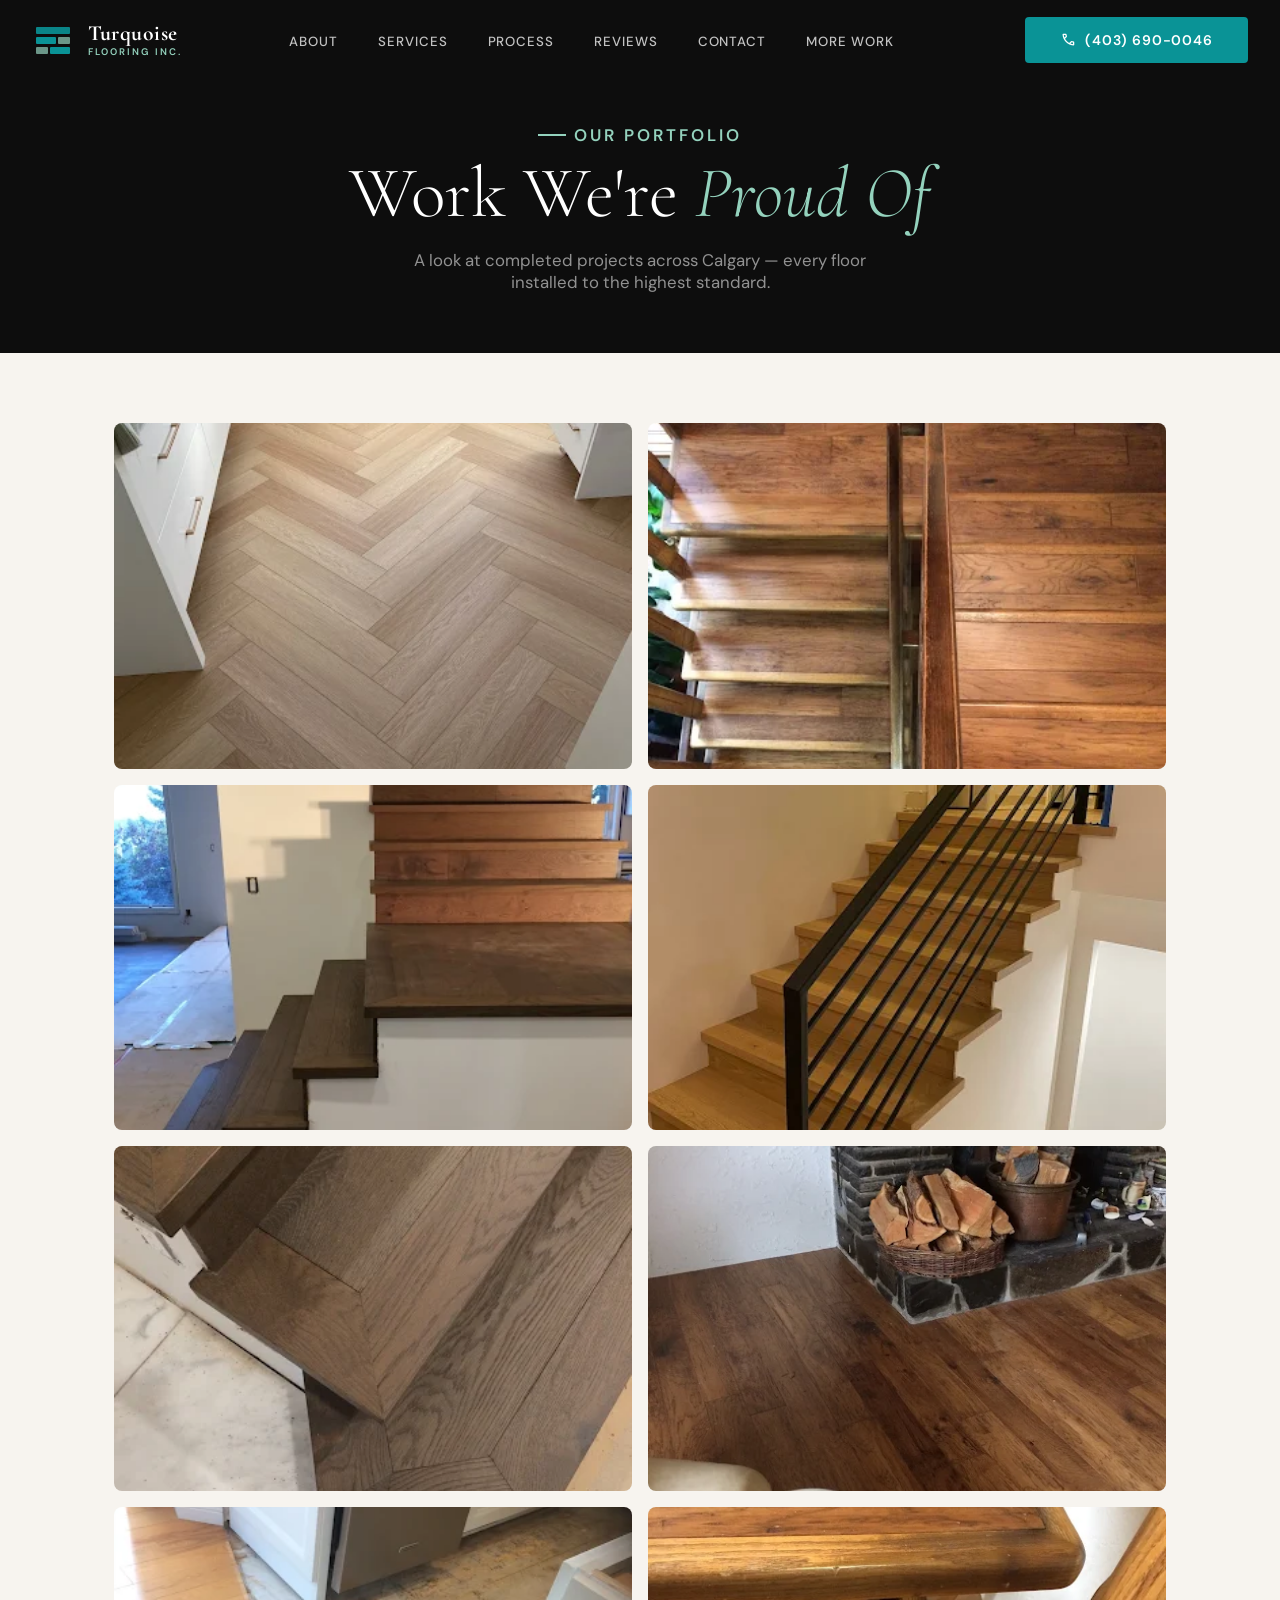
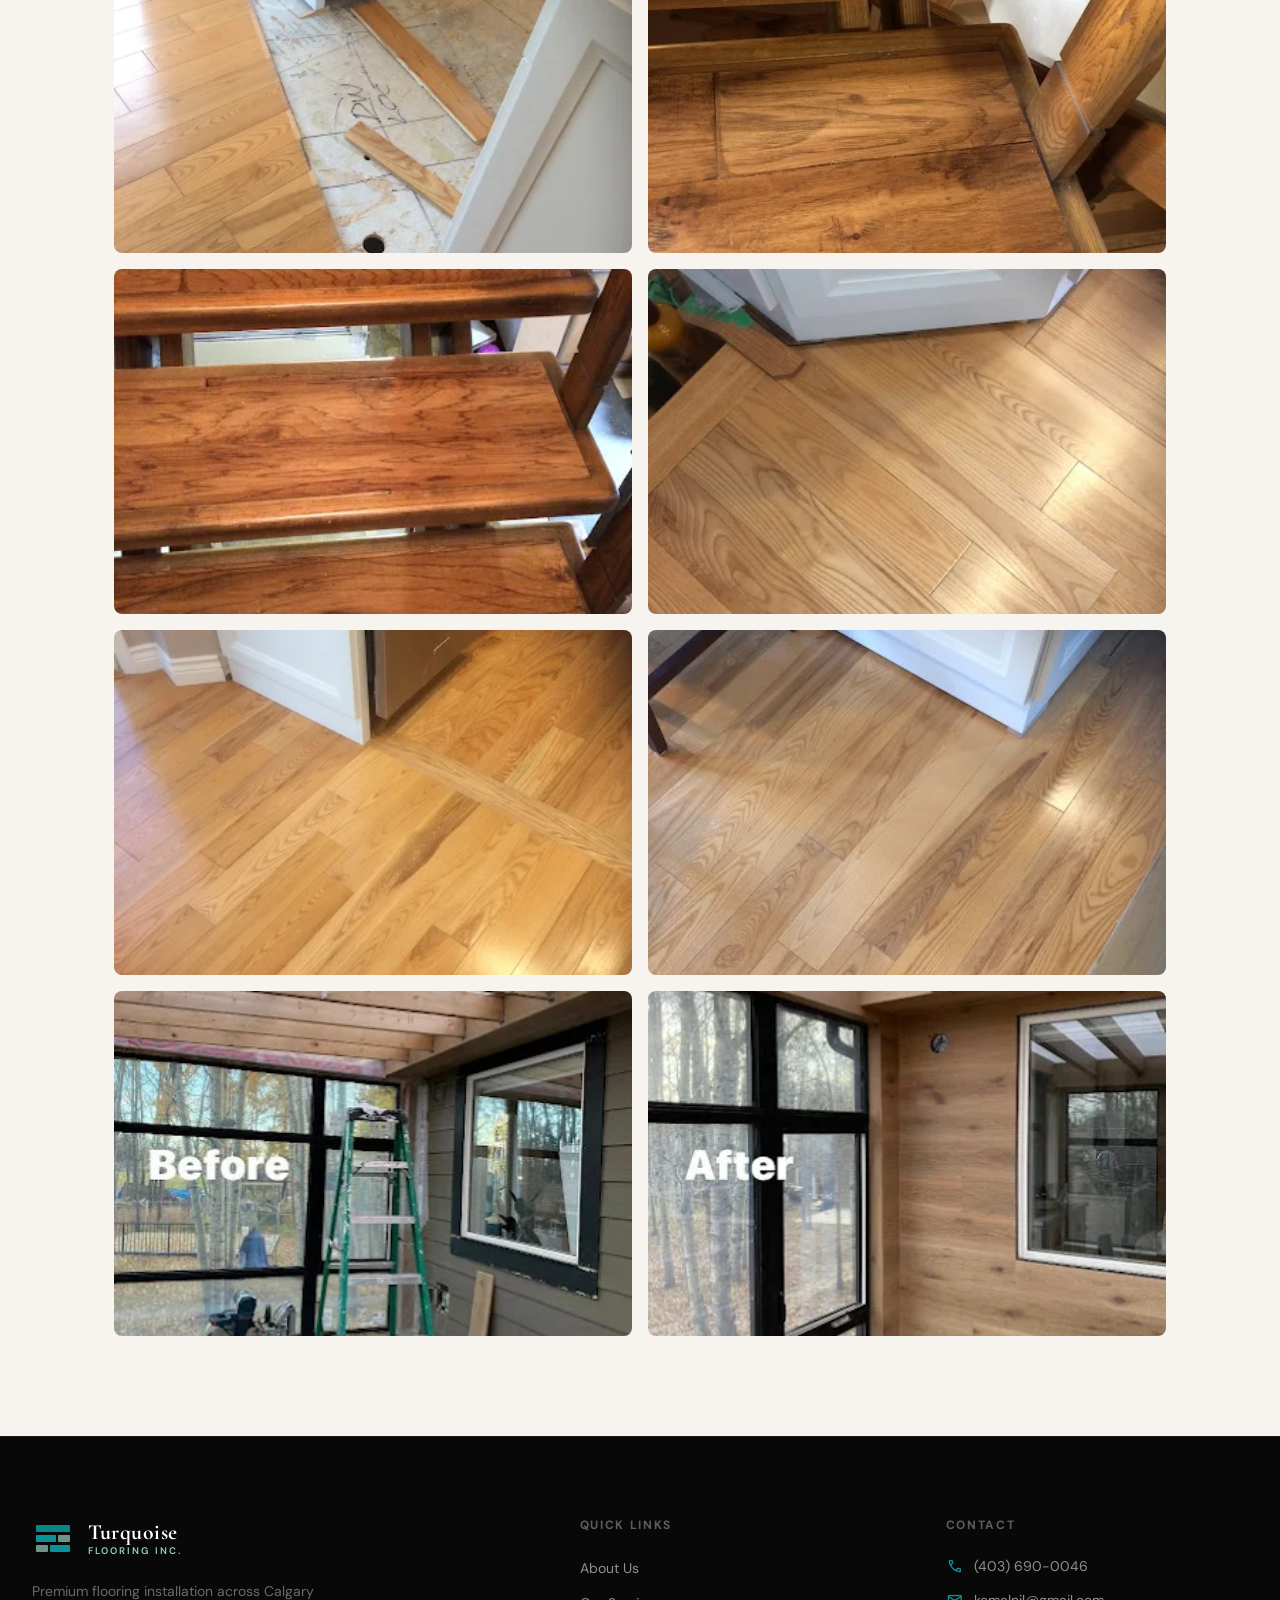
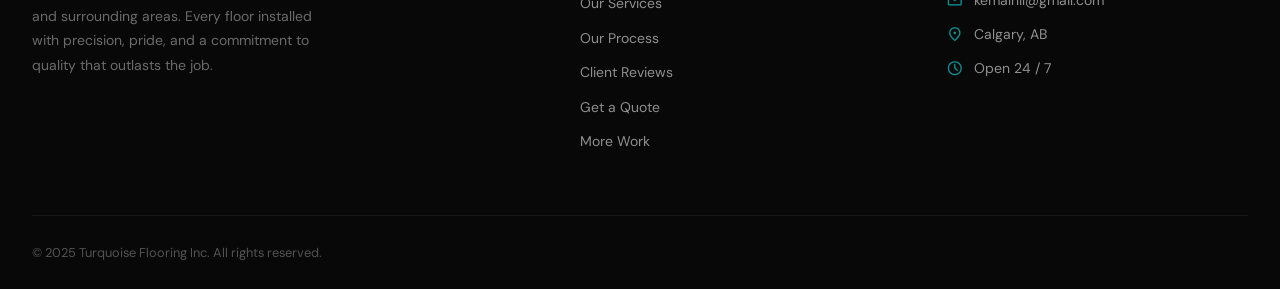
==== commit b5eeae86: "Add before/after photos to gallery, increase card size" ====
--- a/more-work.html
+++ b/more-work.html
@@ -58,7 +58,7 @@
       overflow: hidden;
       border-radius: 8px;
       cursor: pointer;
-      aspect-ratio: 4 / 3;
+      aspect-ratio: 3 / 2;
       background: #e0ddd8;
     }
     .gallery-item img {
@@ -268,6 +268,16 @@
 
       <div class="gallery-item" onclick="openLightbox(11)">
         <img src="images/turquoise-more-work-12.jpg" alt="Flooring Project 12">
+        <div class="gallery-overlay"><span class="material-symbols-outlined">zoom_in</span></div>
+      </div>
+
+      <div class="gallery-item" onclick="openLightbox(12)">
+        <img src="images/turquoise-before.jpg" alt="Before Renovation">
+        <div class="gallery-overlay"><span class="material-symbols-outlined">zoom_in</span></div>
+      </div>
+
+      <div class="gallery-item" onclick="openLightbox(13)">
+        <img src="images/turquoise-after.jpg" alt="After Renovation">
         <div class="gallery-overlay"><span class="material-symbols-outlined">zoom_in</span></div>
       </div>
 
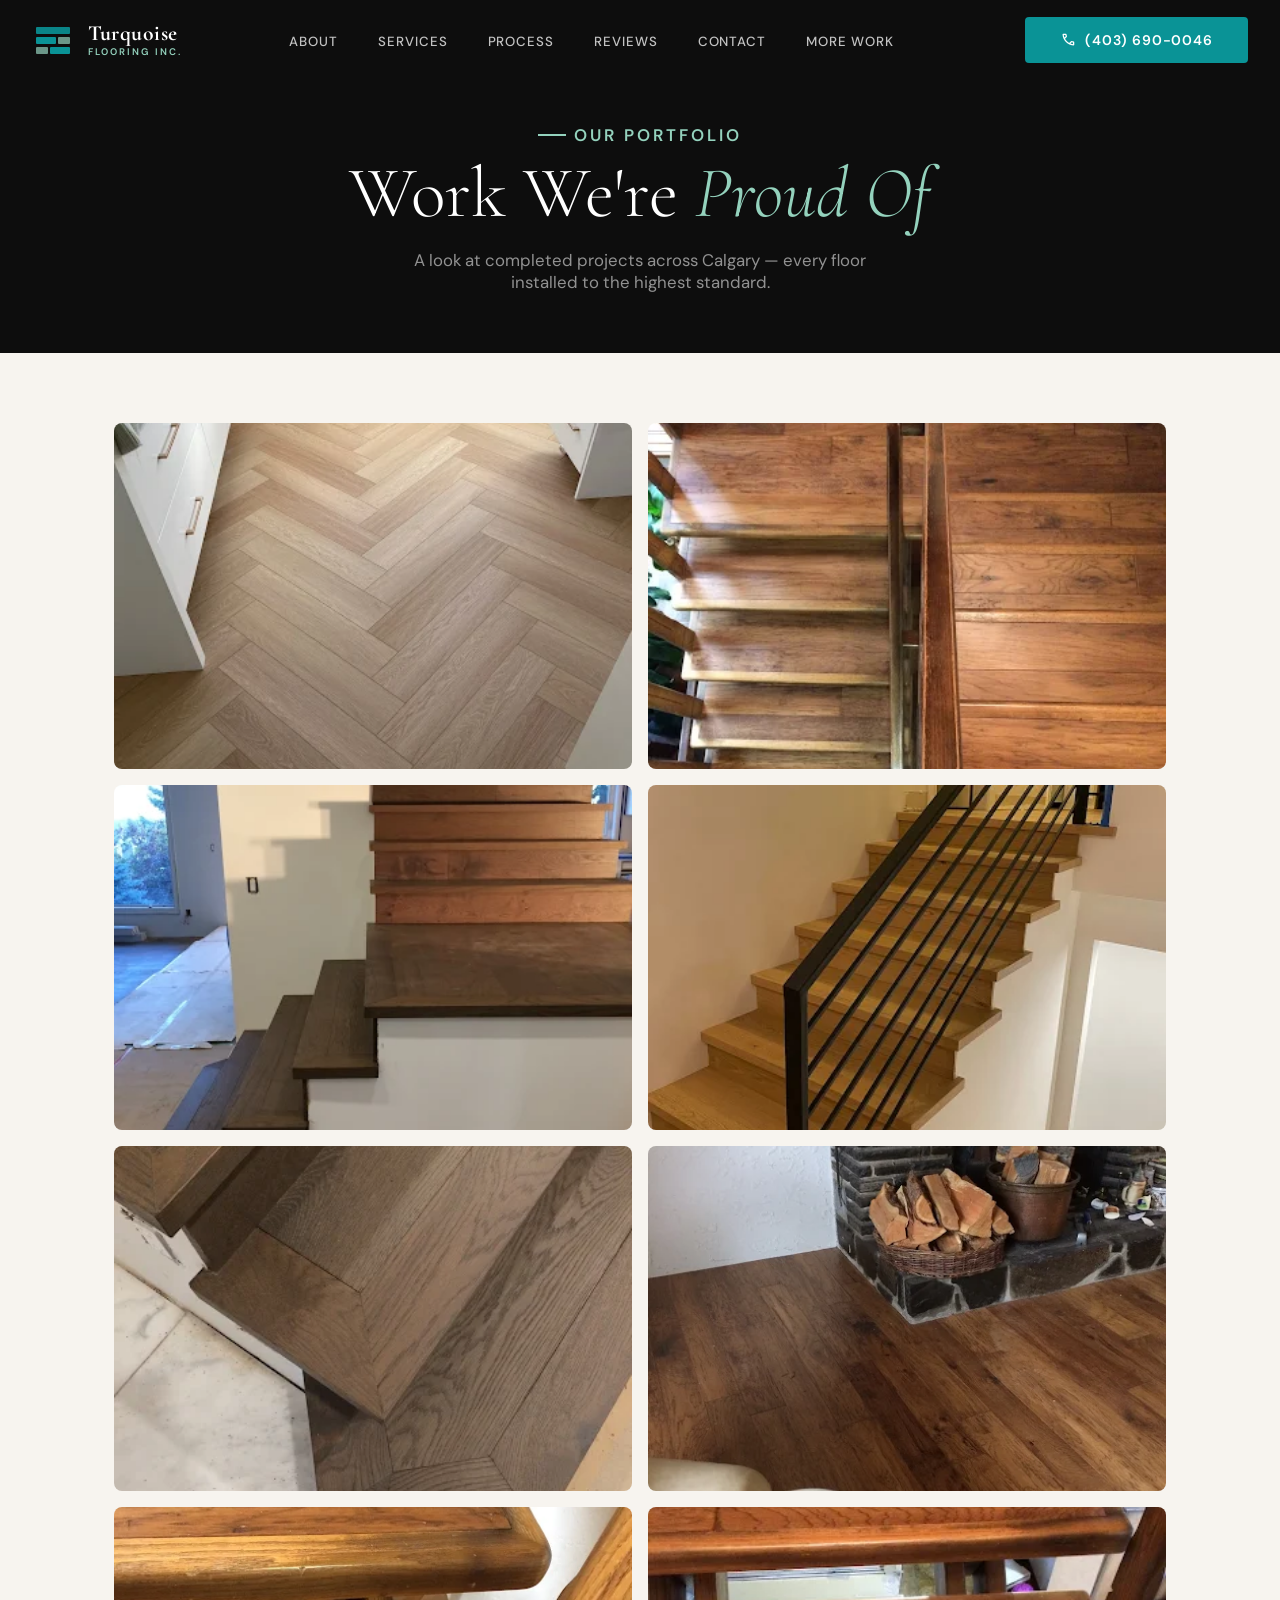
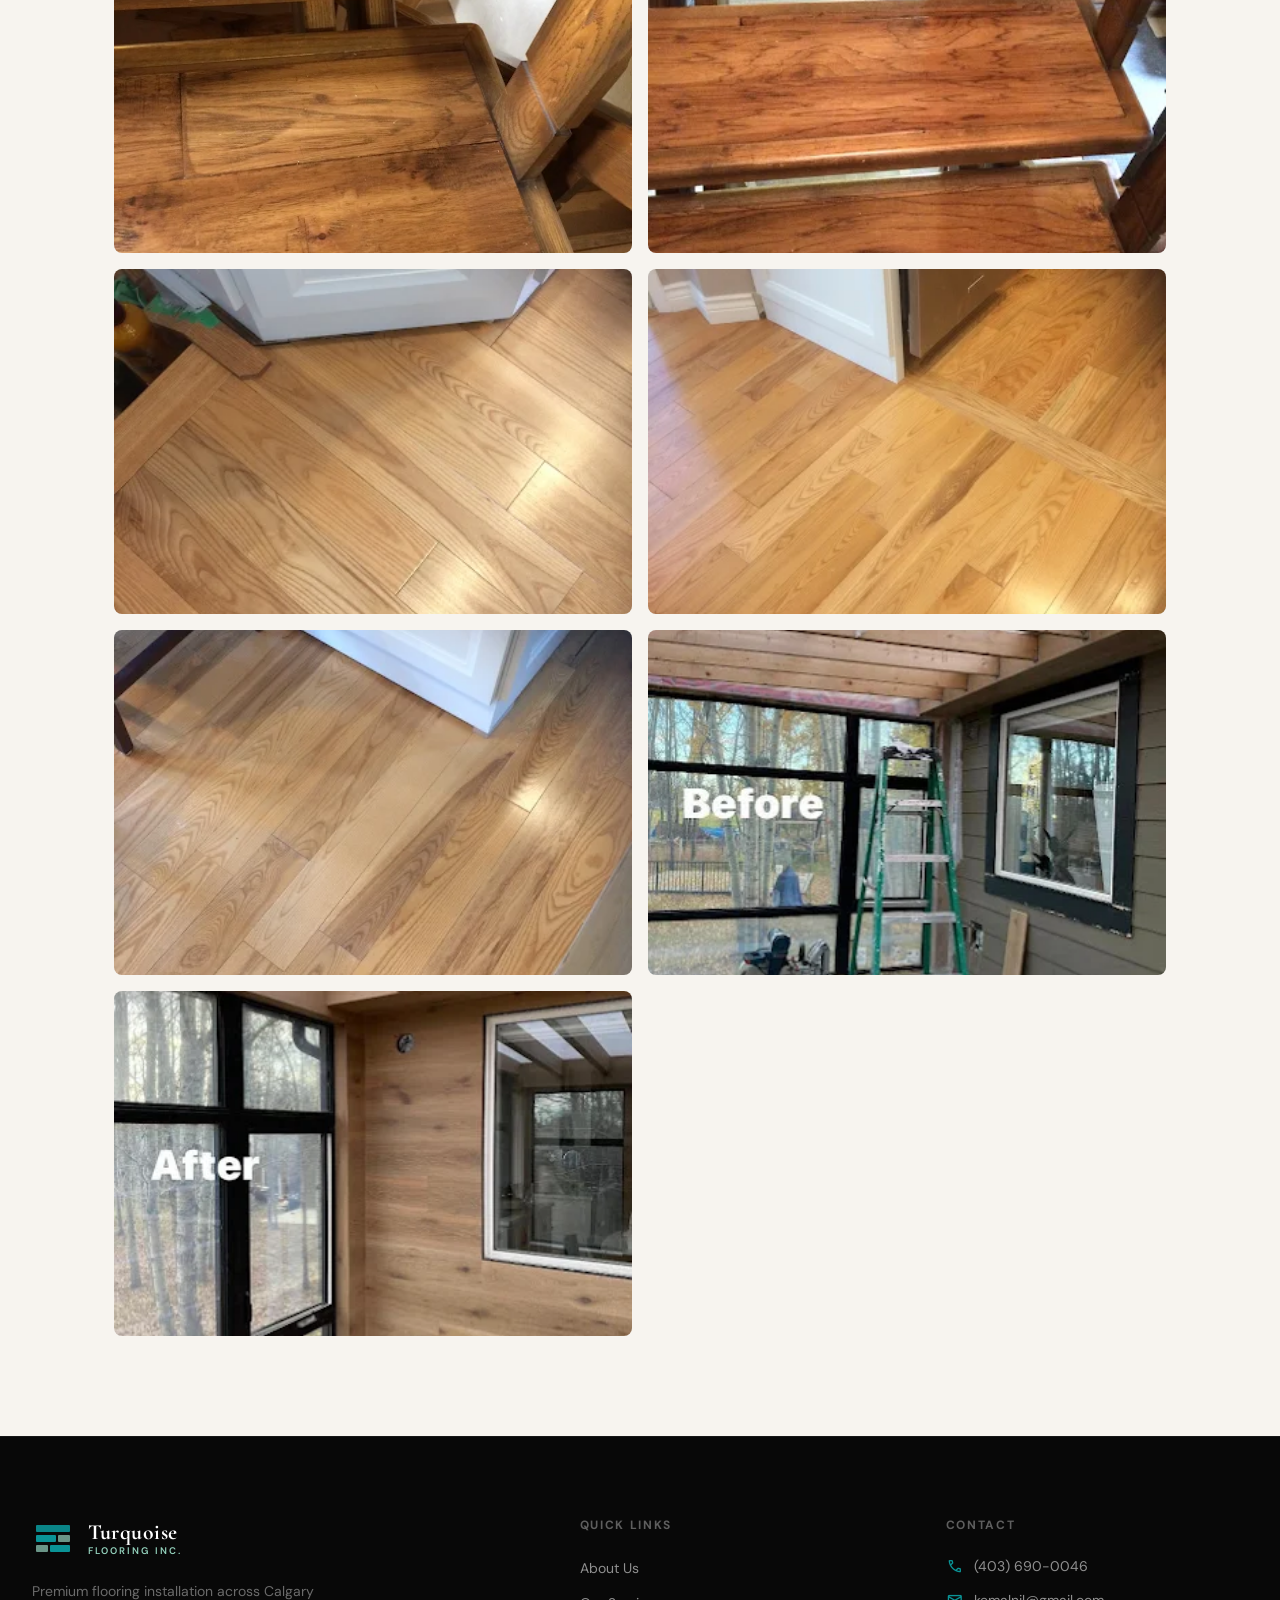
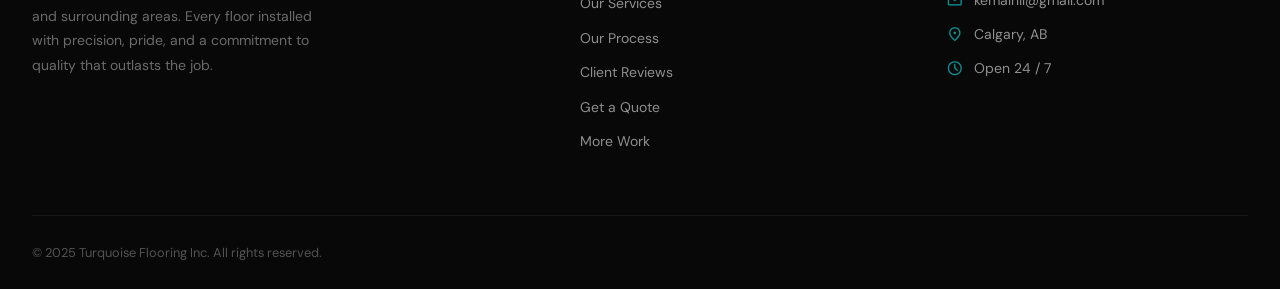
==== commit 1a66cac1: "Remove 7th picture from More Work gallery" ====
--- a/more-work.html
+++ b/more-work.html
@@ -242,41 +242,36 @@
       </div>
 
       <div class="gallery-item" onclick="openLightbox(6)">
-        <img src="images/turquoise-more-work-7.jpg" alt="Flooring Project 7">
+        <img src="images/turquoise-more-work-8.jpg" alt="Flooring Project 8">
         <div class="gallery-overlay"><span class="material-symbols-outlined">zoom_in</span></div>
       </div>
 
       <div class="gallery-item" onclick="openLightbox(7)">
-        <img src="images/turquoise-more-work-8.jpg" alt="Flooring Project 8">
+        <img src="images/turquoise-more-work-9.jpg" alt="Flooring Project 9">
         <div class="gallery-overlay"><span class="material-symbols-outlined">zoom_in</span></div>
       </div>
 
       <div class="gallery-item" onclick="openLightbox(8)">
-        <img src="images/turquoise-more-work-9.jpg" alt="Flooring Project 9">
+        <img src="images/turquoise-more-work-10.jpg" alt="Flooring Project 10">
         <div class="gallery-overlay"><span class="material-symbols-outlined">zoom_in</span></div>
       </div>
 
       <div class="gallery-item" onclick="openLightbox(9)">
-        <img src="images/turquoise-more-work-10.jpg" alt="Flooring Project 10">
+        <img src="images/turquoise-more-work-11.jpg" alt="Flooring Project 11">
         <div class="gallery-overlay"><span class="material-symbols-outlined">zoom_in</span></div>
       </div>
 
       <div class="gallery-item" onclick="openLightbox(10)">
-        <img src="images/turquoise-more-work-11.jpg" alt="Flooring Project 11">
+        <img src="images/turquoise-more-work-12.jpg" alt="Flooring Project 12">
         <div class="gallery-overlay"><span class="material-symbols-outlined">zoom_in</span></div>
       </div>
 
       <div class="gallery-item" onclick="openLightbox(11)">
-        <img src="images/turquoise-more-work-12.jpg" alt="Flooring Project 12">
+        <img src="images/turquoise-before.jpg" alt="Before Renovation">
         <div class="gallery-overlay"><span class="material-symbols-outlined">zoom_in</span></div>
       </div>
 
       <div class="gallery-item" onclick="openLightbox(12)">
-        <img src="images/turquoise-before.jpg" alt="Before Renovation">
-        <div class="gallery-overlay"><span class="material-symbols-outlined">zoom_in</span></div>
-      </div>
-
-      <div class="gallery-item" onclick="openLightbox(13)">
         <img src="images/turquoise-after.jpg" alt="After Renovation">
         <div class="gallery-overlay"><span class="material-symbols-outlined">zoom_in</span></div>
       </div>
